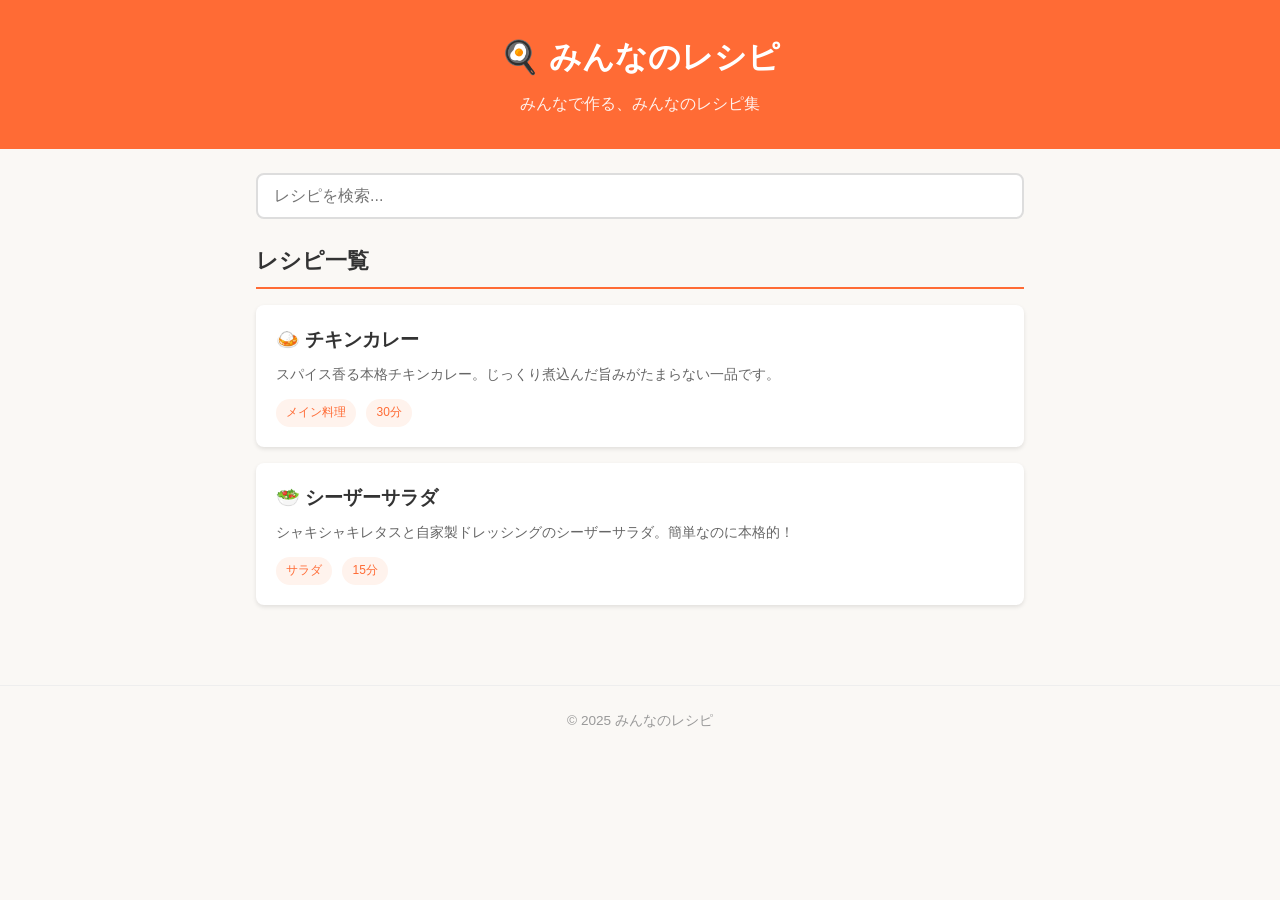
==== index.html @ 2a289a03 "みんなのレシピ デモサイト初期構築 レシピ共有サイトのデモプロダクトを作成: - index.html: トップページ（レシピ一覧・検索UI） - css/style.css: 共通スタイル - js" ====
<!DOCTYPE html>
<html lang="ja">
<head>
  <meta charset="UTF-8">
  <meta name="viewport" content="width=device-width, initial-scale=1.0">
  <title>みんなのレシピ</title>
  <link rel="stylesheet" href="css/style.css">
</head>
<body>
  <header>
    <h1>🍳 みんなのレシピ</h1>
    <p class="subtitle">みんなで作る、みんなのレシピ集</p>
  </header>

  <main>
    <section class="search-section">
      <input type="text" id="search-input" placeholder="レシピを検索...">
    </section>

    <section class="recipe-list">
      <h2>レシピ一覧</h2>
      <ul id="recipe-list">
        <!-- ==============================
             レシピリンクをここに追加してください
             ============================== -->
        <li class="recipe-card">
          <a href="recipes/curry.html">
            <h3>🍛 チキンカレー</h3>
            <p>スパイス香る本格チキンカレー。じっくり煮込んだ旨みがたまらない一品です。</p>
            <span class="tag">メイン料理</span>
            <span class="tag">30分</span>
          </a>
        </li>
        <li class="recipe-card">
          <a href="recipes/salad.html">
            <h3>🥗 シーザーサラダ</h3>
            <p>シャキシャキレタスと自家製ドレッシングのシーザーサラダ。簡単なのに本格的！</p>
            <span class="tag">サラダ</span>
            <span class="tag">15分</span>
          </a>
        </li>
        <!-- ==============================
             新しいレシピはここに追加！
             ============================== -->
      </ul>
    </section>
  </main>

  <footer>
    <p>&copy; 2025 みんなのレシピ</p>
  </footer>

  <script src="js/main.js"></script>
</body>
</html>
---- css/style.css ----
/* ================================
   みんなのレシピ - 共通スタイル
   ================================ */

/* リセット */
* {
  margin: 0;
  padding: 0;
  box-sizing: border-box;
}

body {
  font-family: "Hiragino Kaku Gothic ProN", "Noto Sans JP", "Meiryo", sans-serif;
  background-color: #faf8f5;
  color: #333;
  line-height: 1.6;
}

/* ヘッダー */
header {
  background-color: #ff6b35;
  color: #fff;
  text-align: center;
  padding: 32px 16px;
}

header h1 {
  font-size: 2rem;
  margin-bottom: 8px;
}

header .subtitle {
  font-size: 1rem;
  opacity: 0.9;
}

/* メインコンテンツ */
main {
  max-width: 800px;
  margin: 0 auto;
  padding: 24px 16px;
}

/* 検索セクション */
.search-section {
  margin-bottom: 24px;
}

#search-input {
  width: 100%;
  padding: 12px 16px;
  font-size: 1rem;
  border: 2px solid #ddd;
  border-radius: 8px;
  outline: none;
  transition: border-color 0.3s;
}

#search-input:focus {
  border-color: #ff6b35;
}

/* レシピ一覧 */
.recipe-list h2 {
  font-size: 1.4rem;
  margin-bottom: 16px;
  padding-bottom: 8px;
  border-bottom: 2px solid #ff6b35;
}

#recipe-list {
  list-style: none;
}

/* レシピカード */
.recipe-card {
  margin-bottom: 16px;
  border-radius: 8px;
  overflow: hidden;
  background-color: #fff;
  box-shadow: 0 2px 4px rgba(0, 0, 0, 0.1);
  transition: transform 0.2s, box-shadow 0.2s;
}

.recipe-card:hover {
  transform: translateY(-2px);
  box-shadow: 0 4px 8px rgba(0, 0, 0, 0.15);
}

.recipe-card a {
  display: block;
  padding: 20px;
  text-decoration: none;
  color: inherit;
}

.recipe-card h3 {
  font-size: 1.2rem;
  margin-bottom: 8px;
  color: #333;
}

.recipe-card p {
  font-size: 0.9rem;
  color: #666;
  margin-bottom: 12px;
}

/* タグ */
.tag {
  display: inline-block;
  padding: 4px 10px;
  font-size: 0.75rem;
  background-color: #fff3ed;
  color: #ff6b35;
  border-radius: 16px;
  margin-right: 6px;
}

/* フッター */
footer {
  text-align: center;
  padding: 24px 16px;
  color: #999;
  font-size: 0.85rem;
  border-top: 1px solid #eee;
  margin-top: 40px;
}

/* レシピ詳細ページ */
.recipe-detail {
  max-width: 800px;
  margin: 0 auto;
  padding: 24px 16px;
}

.recipe-header {
  margin-bottom: 24px;
}

.recipe-header h2 {
  font-size: 1.8rem;
  margin-bottom: 8px;
}

.recipe-meta {
  display: flex;
  gap: 16px;
  color: #666;
  font-size: 0.9rem;
}

.recipe-section {
  margin-bottom: 32px;
}

.recipe-section h3 {
  font-size: 1.2rem;
  margin-bottom: 12px;
  padding-bottom: 4px;
  border-bottom: 1px solid #eee;
}

.recipe-section ul,
.recipe-section ol {
  padding-left: 24px;
}

.recipe-section li {
  margin-bottom: 8px;
  line-height: 1.8;
}

.back-link {
  display: inline-block;
  margin-top: 24px;
  padding: 10px 20px;
  background-color: #ff6b35;
  color: #fff;
  text-decoration: none;
  border-radius: 6px;
  transition: background-color 0.3s;
}

.back-link:hover {
  background-color: #e55a2b;
}

/* 非表示ユーティリティ */
.hidden {
  display: none;
}
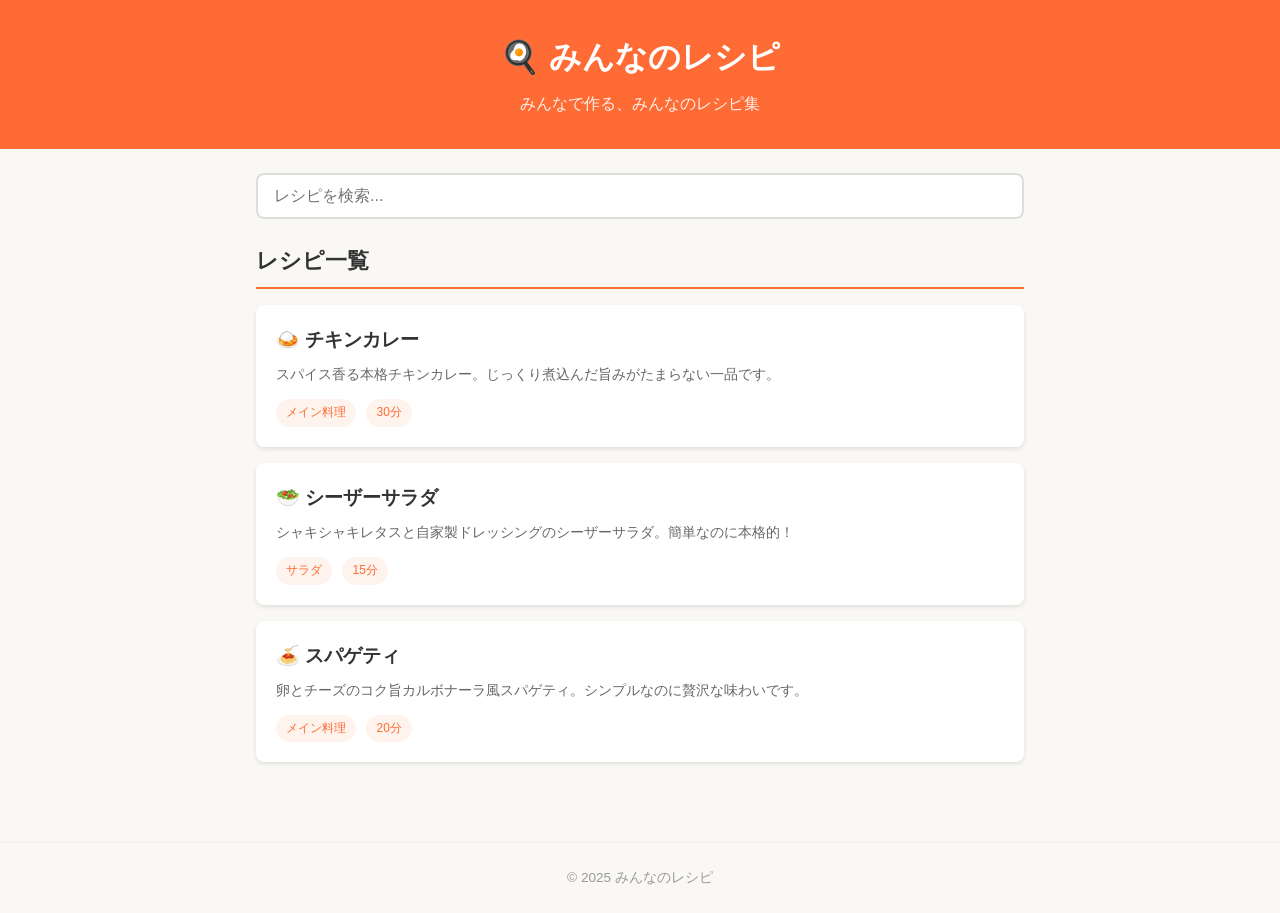
==== commit a73c6d95: "スパゲティのレシピを追加 Co-Authored-By: Claude Opus 4.6 <noreply@anthropic.com>" ====
--- a/index.html
+++ b/index.html
@@ -39,6 +39,14 @@
             <span class="tag">15分</span>
           </a>
         </li>
+        <li class="recipe-card">
+          <a href="recipes/spaghetti.html">
+            <h3>🍝 スパゲティ</h3>
+            <p>卵とチーズのコク旨カルボナーラ風スパゲティ。シンプルなのに贅沢な味わいです。</p>
+            <span class="tag">メイン料理</span>
+            <span class="tag">20分</span>
+          </a>
+        </li>
         <!-- ==============================
              新しいレシピはここに追加！
              ============================== -->
